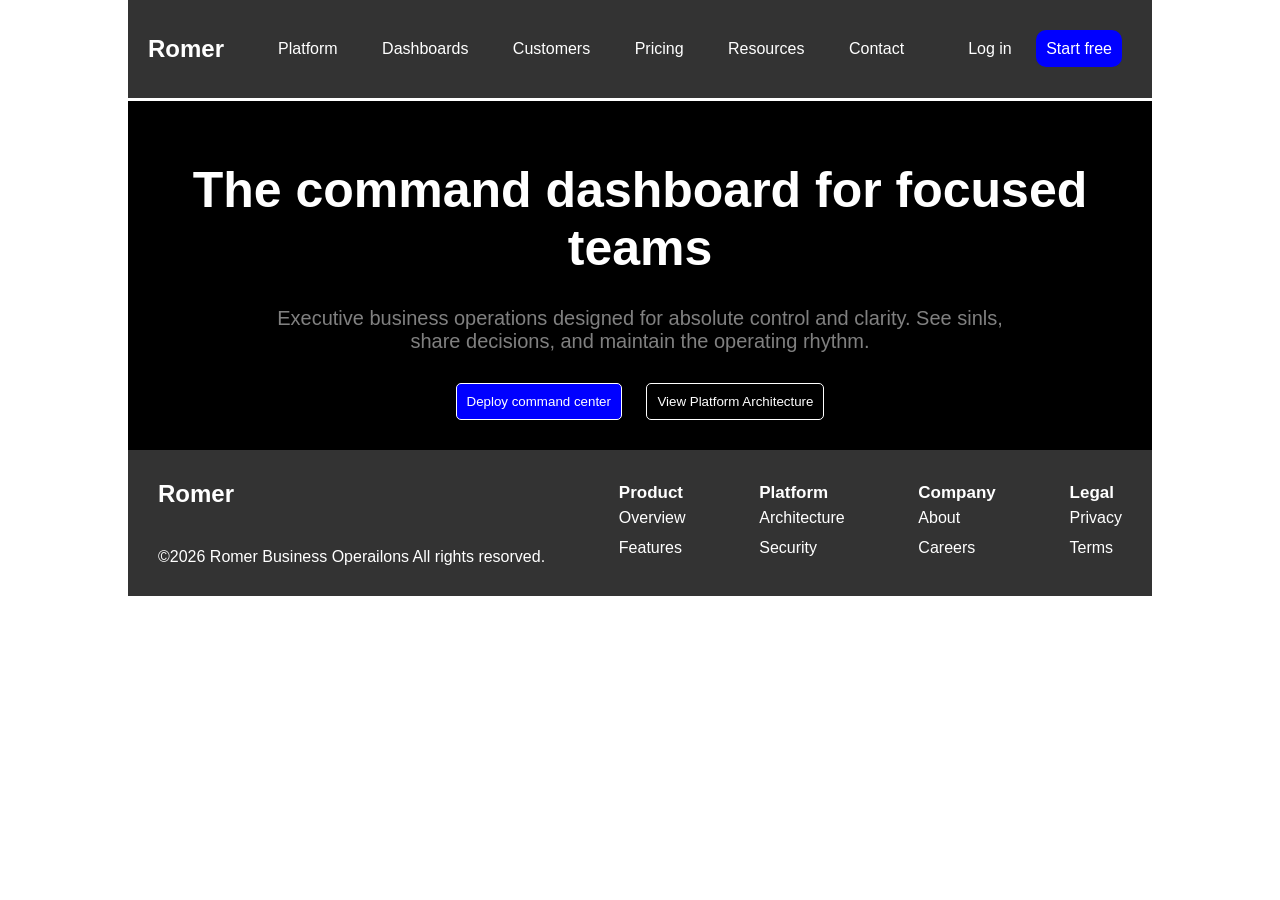
==== index.html @ e56e2e19 "project-finied" ====
<!DOCTYPE html>
<html lang="en">
<head>
    <meta charset="UTF-8">
    <meta name="viewport" content="width=device-width, initial-scale=1.0">
    <link rel="stylesheet" href="style.css">
    <title>DASHBOARD-STOCK</title>
   
</head>
<body>
    <header class="wrapper">
    <nav>
        <h1>Romer</h1>
        <ul>
            <li><a href="#">Platform</a></li>
            <li><a href="#">Dashboards</a></li>
            <li><a href="#">Customers</a></li>
            <li><a href="#">Pricing</a></li>
            <li><a href="#">Resources</a></li>
            <li><a href="#">Contact</a></li>
        </ul>
        <div class="nav-actions">
            <a href="#">Log in</a>
            <a href="#" class="button">Start free</a>
        </div>
    </nav>
    </header>

    <main class="wrapper">
        <section class="hero-content">
            <h1>The command dashboard for focused</h1>
            <h1>teams</h1>
            <p>Executive business operations designed for absolute control and clarity. See sinls,</p>
            <p>share decisions, and maintain the operating rhythm.</p>
            <div class="box">
                <button>Deploy command center</button>
                <button>View Platform Architecture</button>
            </div>
        </section>
        </main>

        <!-- ===start footer=== -->
     <footer class="wrapper">
        <div class="row">
        <div class="color-1">
        <h2>Romer</h2>
        <p>&COPY;2026 Romer Business Operailons All rights resorved.</p>
        </div>
        <div class="color">
            <h1>Product</h1>
                <li><a href="">Overview</a></li>
                <li><a href="">Features</a></li>
        </div>
        <div class="color">
           <h1>Platform</h1>
               <li><a href="">Architecture</a></li>
               <li><a href="">Security</a></li>
       </div>
        <div class="color">
            <h1>Company</h1>
                <li><a href="">About</a></li>
                <li><a href="">Careers</a></li>
        </div>
         <div class="color">
            <h1>Legal</h1>
                <li><a href="">Privacy</a></li>
                <li><a href="">Terms</a></li>
        </div>
        </div>
     </footer>
</body>
</html>
---- style.css ----
*{
    margin: 0;
    padding: 0;
    box-sizing: border-box;
    font-family: 'Poppins', sans-serif;
}
.wrapper{
    width: 80%;
    margin-left: auto;
    margin-right: auto;
    max-width: 1200px;
}

/* ===start header=== */

header{
    background-color: #333;
    color: #fff;
    padding: 20px;
    border-bottom: #ffffff solid 20px;
}
nav{
    display: flex;
    align-items: center;
    justify-content:space-between; 
}

ul li a{
    gap:20px;
    direction: none;
    color: #fff;
    text-decoration: none;
}
ul li a:hover{
    text-decoration:5px underline white ;
}
ul li{
    list-style: none;
    display: inline-block;
    margin: 20px;
}
.nav-actions a{
    color: #fff;
    text-decoration: none;
    margin: 10px;
}
.button{
    background-color: blue;
    padding: 10px;
    border-radius: 10px;
}
/* ===end header === */
main {
    width: 80%;
    margin-left: auto;
    margin-right: auto;
    max-width: 1200px;
}
main section{
    display: flex;
    align-items: center;
    justify-content:center;
    flex-direction:column;
    background-color: #000000;
    margin-top: -17px;
    width: 100%;
    height: 100%;
}
main section h1{
    color: #fff;
    font-size: clamp(30px, 5vw, 50px);
}
main section h1:nth-child(1){
    margin-top: 60px;
}
main section h1:nth-child(2){
    margin-bottom: 30px;
}
main section p{
    color: gray;
    font-size: clamp(16px, 3vw, 20px);
}
main section .box{
    margin-top: 30px;
}
main section .box button:nth-child(1){
    background-color: blue;
    padding: 10px;
    border-radius: 5px;
    color: #fff;
    border: 1px solid #fff;
    margin-right: 20px;
}
main section .box button:nth-child(2){
    background-color: #000000;
    padding: 10px;
    border-radius: 5px;
    color: #fff;
    border: 1px solid #fff;
    margin-bottom: 30px;
}

/* ===start footer=== */
footer{
    background-color: #333;
    padding: 30px;
    list-style: none;
}
.color li a{
    color: #fff;
    text-decoration: none;
    line-height: 30px;
}
.color-1 p{
    margin-top: 40px;
    color: #fff;
}
.color-1 h2 {
    color: #fff;
}
.color h1{
    font-size: 17px;
    color: #fff;
}
.row{
    display: flex;

    align-items: center;
    justify-content:space-between;
}
/* ===end footer=== */
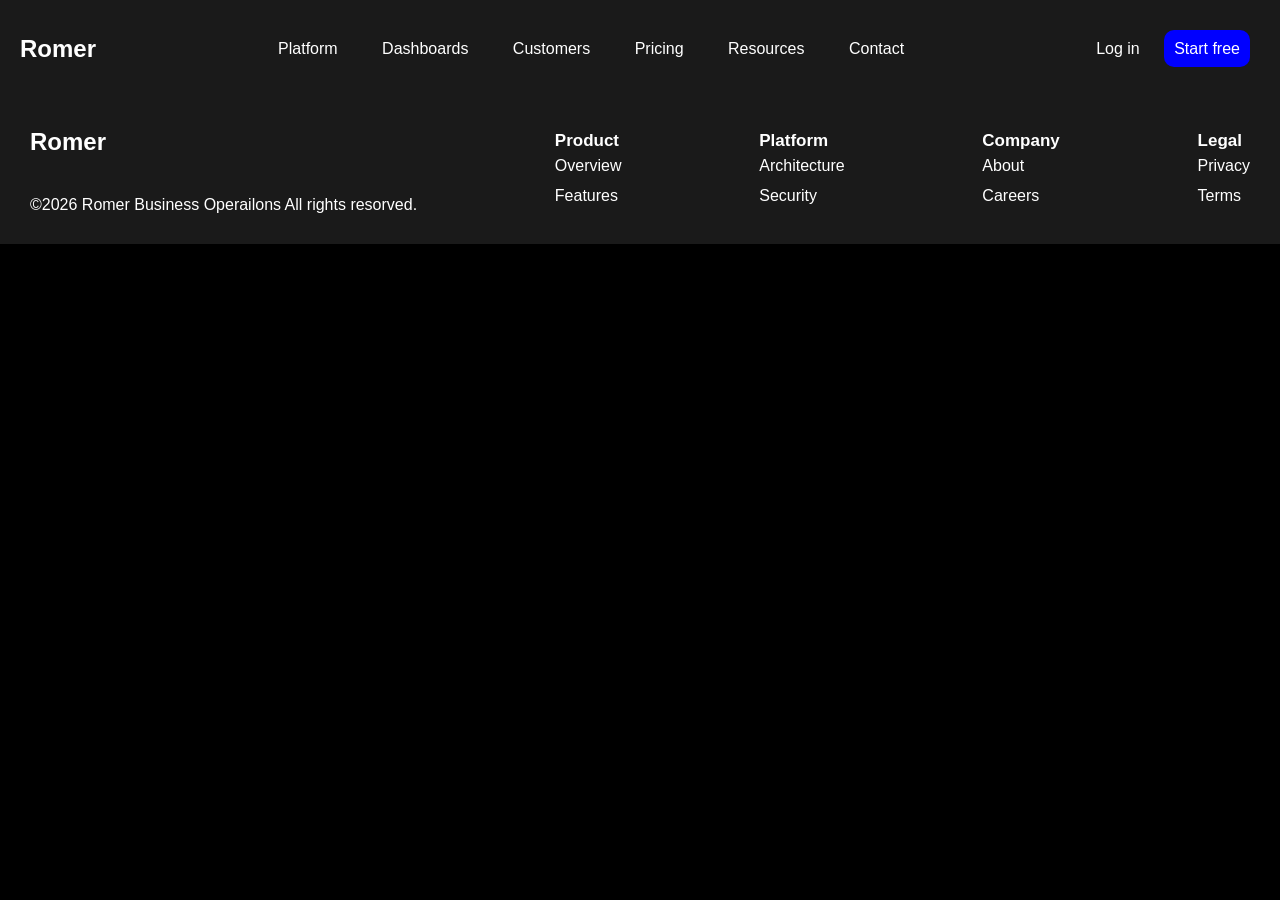
==== commit f576416e: "project-finied" ====
--- a/index.html
+++ b/index.html
@@ -26,18 +26,7 @@
     </nav>
     </header>
 
-    <main class="wrapper">
-        <section class="hero-content">
-            <h1>The command dashboard for focused</h1>
-            <h1>teams</h1>
-            <p>Executive business operations designed for absolute control and clarity. See sinls,</p>
-            <p>share decisions, and maintain the operating rhythm.</p>
-            <div class="box">
-                <button>Deploy command center</button>
-                <button>View Platform Architecture</button>
-            </div>
-        </section>
-        </main>
+   
 
         <!-- ===start footer=== -->
      <footer class="wrapper">
--- a/style.css
+++ b/style.css
@@ -4,20 +4,23 @@
     box-sizing: border-box;
     font-family: 'Poppins', sans-serif;
 }
+body{
+    background-color:#000000;
+}
 .wrapper{
-    width: 80%;
+    width: 100%;
     margin-left: auto;
     margin-right: auto;
-    max-width: 1200px;
+    max-width: 1520px;
 }
 
 /* ===start header=== */
 
 header{
-    background-color: #333;
+    background-color: #1a1a1a;
     color: #fff;
     padding: 20px;
-    border-bottom: #ffffff solid 20px;
+    /* border-bottom: #ffffff solid 20px; */
 }
 nav{
     display: flex;
@@ -50,59 +53,11 @@
     border-radius: 10px;
 }
 /* ===end header === */
-main {
-    width: 80%;
-    margin-left: auto;
-    margin-right: auto;
-    max-width: 1200px;
-}
-main section{
-    display: flex;
-    align-items: center;
-    justify-content:center;
-    flex-direction:column;
-    background-color: #000000;
-    margin-top: -17px;
-    width: 100%;
-    height: 100%;
-}
-main section h1{
-    color: #fff;
-    font-size: clamp(30px, 5vw, 50px);
-}
-main section h1:nth-child(1){
-    margin-top: 60px;
-}
-main section h1:nth-child(2){
-    margin-bottom: 30px;
-}
-main section p{
-    color: gray;
-    font-size: clamp(16px, 3vw, 20px);
-}
-main section .box{
-    margin-top: 30px;
-}
-main section .box button:nth-child(1){
-    background-color: blue;
-    padding: 10px;
-    border-radius: 5px;
-    color: #fff;
-    border: 1px solid #fff;
-    margin-right: 20px;
-}
-main section .box button:nth-child(2){
-    background-color: #000000;
-    padding: 10px;
-    border-radius: 5px;
-    color: #fff;
-    border: 1px solid #fff;
-    margin-bottom: 30px;
-}
+
 
 /* ===start footer=== */
 footer{
-    background-color: #333;
+    background-color: #1a1a1a;
     padding: 30px;
     list-style: none;
 }
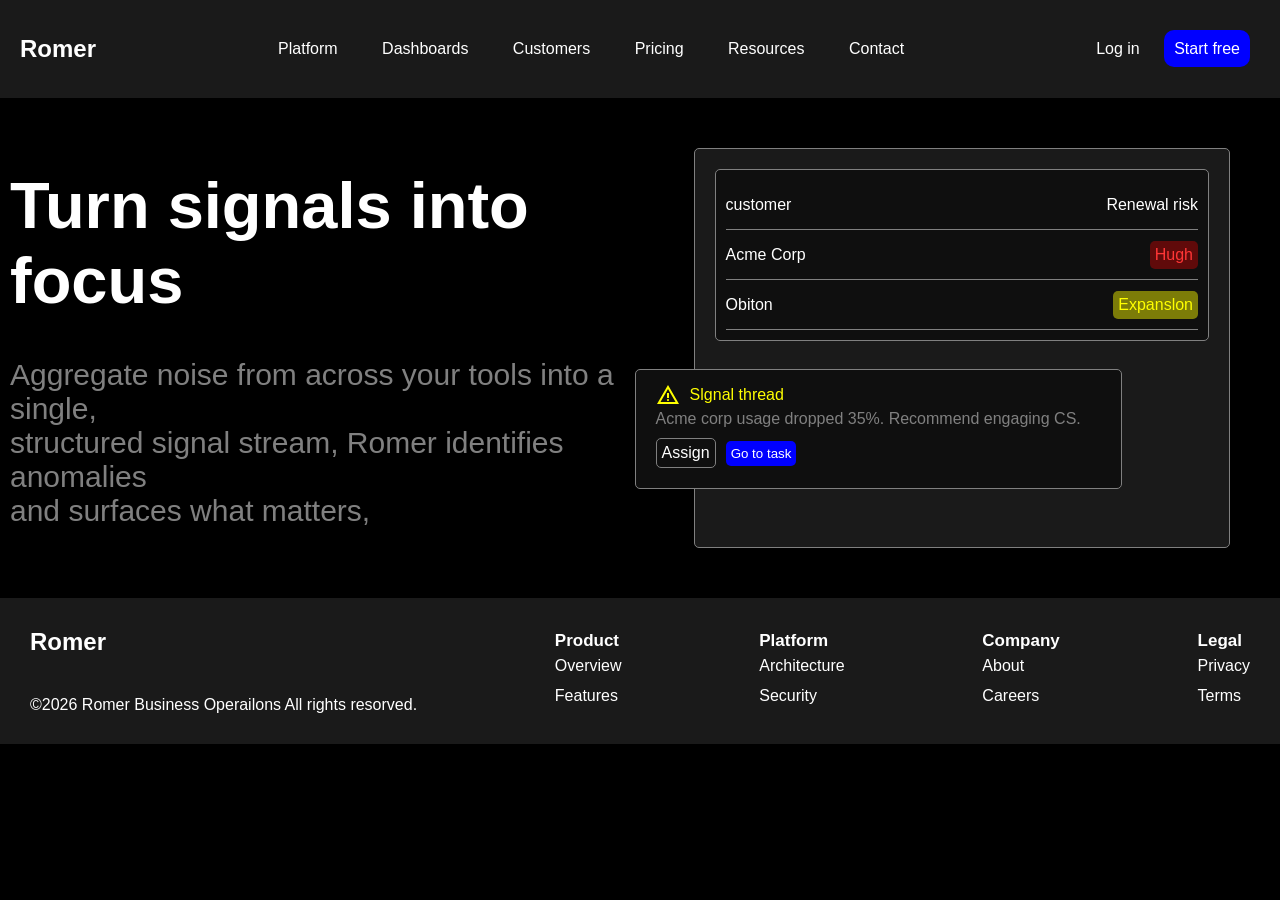
==== commit 95be3bb6: "section-four" ====
--- a/index.html
+++ b/index.html
@@ -3,7 +3,7 @@
 <head>
     <meta charset="UTF-8">
     <meta name="viewport" content="width=device-width, initial-scale=1.0">
-    <link rel="stylesheet" href="style.css">
+    <link rel="stylesheet" href="src/assect/css/style.css">
     <title>DASHBOARD-STOCK</title>
    
 </head>
@@ -25,10 +25,53 @@
         </div>
     </nav>
     </header>
+<!-- ===start main=== -->
+    <main>
 
+
+        <section class="section-four">
+            <div class="col-1">
+                <h1>Turn signals into focus</h1>
+                <p>
+                    Aggregate noise from across your tools into a single, 
+                    <br>
+                    structured signal stream, Romer identifies anomalies
+                    <br>
+                    and surfaces what matters,
+                </p>
+            </div>
+            <div class="col-2">
+                <div class="content-one">
+                    <div class="section-four-font">
+                        <p>customer</p>
+                        <p>Renewal risk</p>
+                    </div>
+                    <div class="section-four-font">
+                        <p>Acme Corp</p>
+                        <p class="section-four-color-1">Hugh</p>
+                    </div>
+                    <div class="section-four-font">
+                        <p>Obiton</p>
+                        <p class="section-four-color-2">Expanslon</p>
+                    </div>
+                </div>
+                <div class="content-two">
+                    <div class="content-svg">
+                        <img src="src/assect/icon/warning.svg" alt="!">
+                        Slgnal thread
+                    </div>
+                    <p>Acme corp usage dropped 35%. Recommend engaging CS.</p>
+                    <div class="section-four-button">
+                        <p>Assign</p>
+                        <button>Go to task</button>
+                    </div>
+                </div>
+            </div>
+        </section>
+    </main>
    
 
-        <!-- ===start footer=== -->
+<!-- ===start footer=== -->
      <footer class="wrapper">
         <div class="row">
         <div class="color-1">
--- a/src/assect/css/style.css
+++ b/src/assect/css/style.css
@@ -0,0 +1,190 @@
+*{
+    margin: 0;
+    padding: 0;
+    box-sizing: border-box;
+    font-family: 'Poppins', sans-serif;
+    color: #fff;
+}
+body{
+    background-color:#000000;
+}
+.wrapper{
+    width: 100%;
+    margin-left: auto;
+    margin-right: auto;
+    max-width: 1520px;
+}
+
+/* ===start header=== */
+
+header{
+    background-color: #1a1a1a;
+    color: #fff;
+    padding: 20px;
+    /* border-bottom: #ffffff solid 20px; */
+}
+nav{
+    display: flex;
+    align-items: center;
+    justify-content:space-between; 
+}
+
+ul li a{
+    gap:20px;
+    direction: none;
+    color: #fff;
+    text-decoration: none;
+}
+ul li a:hover{
+    text-decoration:5px underline white ;
+}
+ul li{
+    list-style: none;
+    display: inline-block;
+    margin: 20px;
+}
+.nav-actions a{
+    color: #fff;
+    text-decoration: none;
+    margin: 10px;
+}
+.button{
+    background-color: blue;
+    padding: 10px;
+    border-radius: 10px;
+}
+/* ===end header === */
+/* --------------------------------------- */
+/* ===start main ===*/
+main {
+    width: 100%;
+    margin: 0 auto;
+    max-width: 1520px;
+}
+
+/* start section four */
+.section-four {
+    display: flex;
+    justify-content: space-between;
+    align-items: center;
+}
+.section-four h1 {
+    font-size: 65px;
+    margin: 0 0 40px 10px;
+}
+.section-four .col-1 p {
+    font-size: 30px;
+    margin: 0 0 0 10px;
+    color: gray;
+}
+
+.section-four .col-2 {
+    border: 1px solid gray;
+    border-radius: 5px;
+    margin: 50px;
+    background-color: #1a1a1a;
+    position: relative;
+    width: 600px;
+    height: 400px;
+}
+.section-four .content-one {
+    border: 1px solid gray;
+    border-radius: 5px;
+    padding: 10px;
+    margin: 20px;
+    background-color: #0f0f0f;
+}
+.section-four .col-2 .section-four-font {
+    display: flex;
+    justify-content: space-between;
+    align-items: center;
+    height: 50px;
+    border-bottom: 1px solid gray;
+}
+.section-four .section-four-color-1 {
+    color:#ff3636;
+    background-color: #ff000056;
+    border-radius: 5px;
+    padding: 5px;
+}
+.section-four .section-four-color-2 {
+    color:#ffff00;
+    background-color: #ffff0074;
+    border-radius: 5px;
+    padding: 5px;
+}
+.section-four .content-two {
+    border: 1px solid gray;
+    border-radius: 5px;
+    padding: 10px;
+    margin: 20px;
+    background-color: #0f0f0f;
+    position: absolute;
+    top: 200px;
+    left: -80px
+}
+.section-four .content-two p {
+    margin: 0 30px 0 10px;
+    color: gray;
+}
+.section-four .section-four-button {
+    display: flex;
+    justify-content: start;
+    align-items: center;
+    margin: 10px;
+}
+.section-four .content-svg {
+    display: flex;
+    justify-content: start;
+    align-items: center;
+    gap: 10px;
+    color: yellow;
+    height: 30px;
+    margin: 0 0 0 10px;
+}
+.section-four .section-four-button p {
+    margin: 0;
+    border: 1px solid gray;
+    border-radius: 5px;
+    padding: 5px;
+    color: white;
+}
+.section-four .section-four-button button {
+    background-color: blue;
+    padding: 5px;
+    border-radius: 5px;
+    color: #fff;
+    margin: 0 0 0 10px;
+    border: none;
+}
+/* ===end main=== */
+/* --------------------------------------- */
+/* ===start footer=== */
+footer{
+    background-color: #1a1a1a;
+    padding: 30px;
+    list-style: none;
+}
+.color li a{
+    color: #fff;
+    text-decoration: none;
+    line-height: 30px;
+}
+.color-1 p{
+    margin-top: 40px;
+    color: #fff;
+}
+.color-1 h2 {
+    color: #fff;
+}
+.color h1{
+    font-size: 17px;
+    color: #fff;
+}
+.row{
+    display: flex;
+
+    align-items: center;
+    justify-content:space-between;
+}
+/* ===end footer=== */
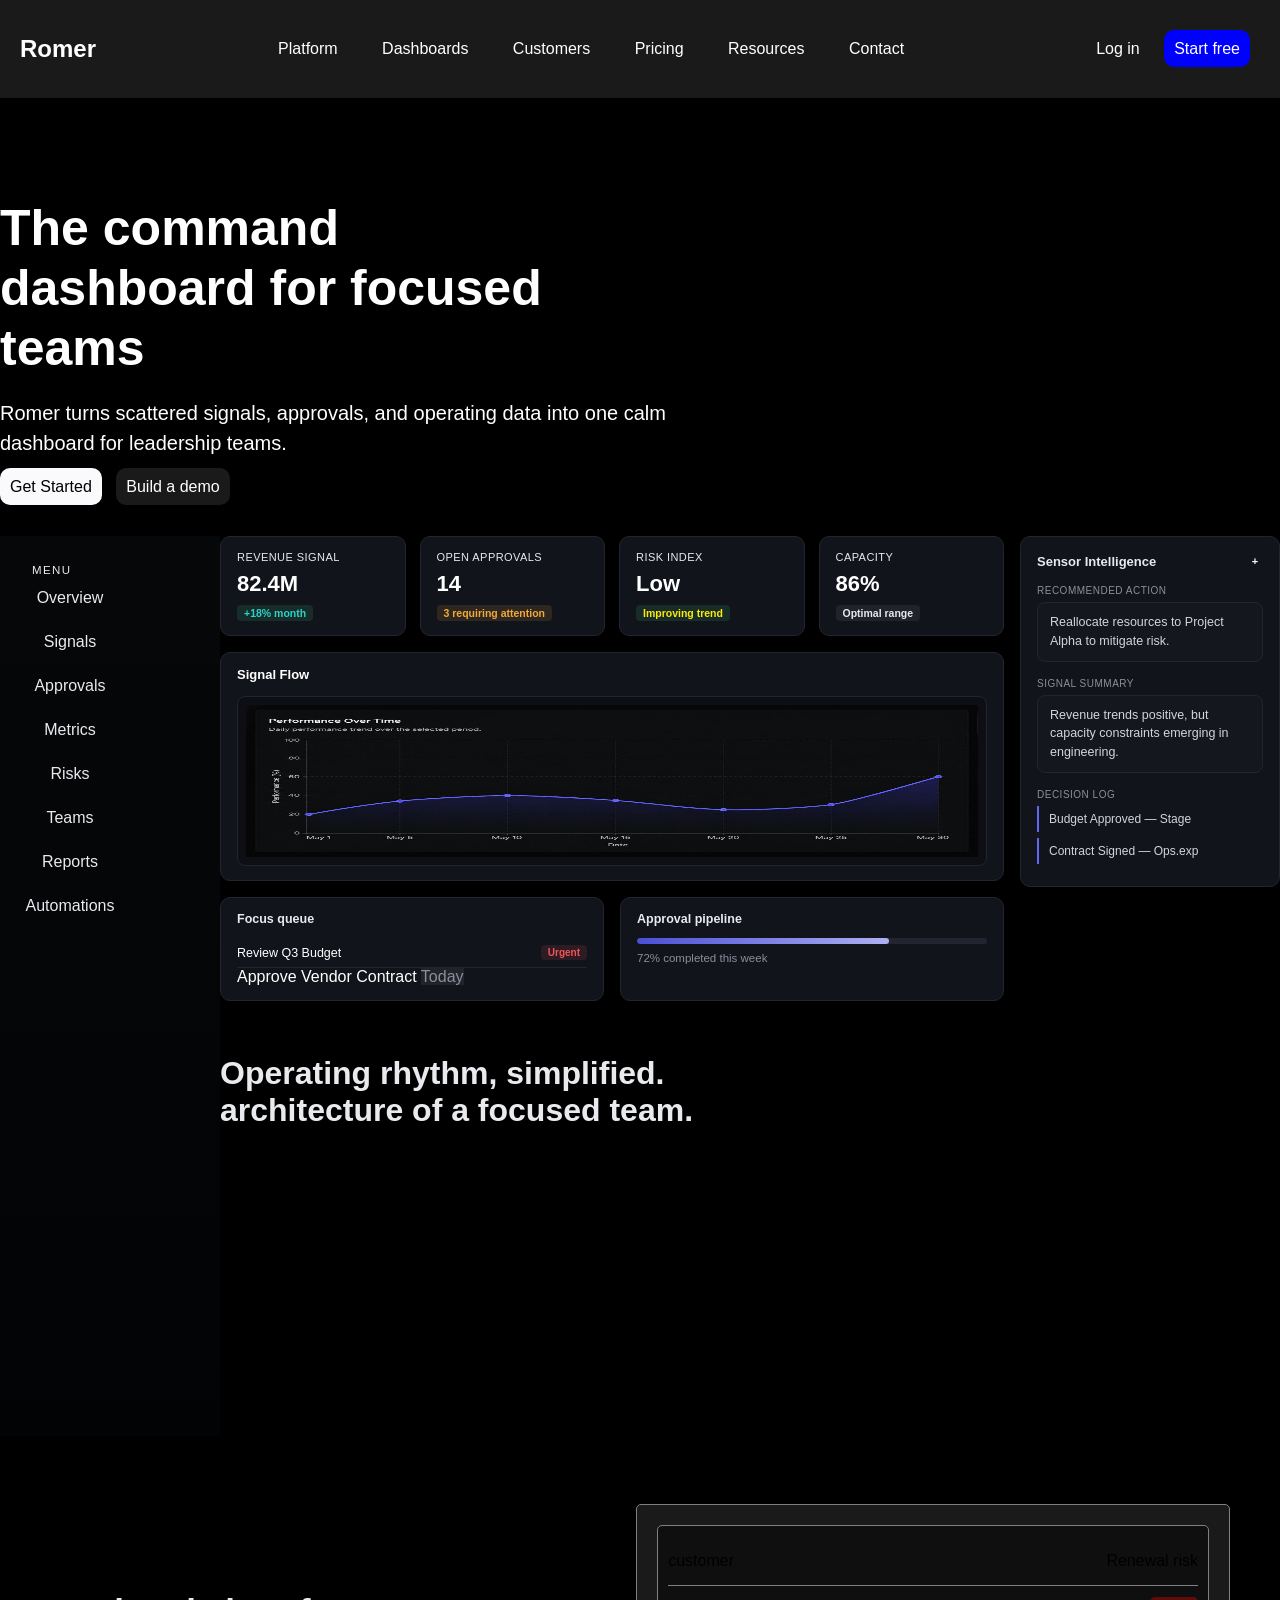
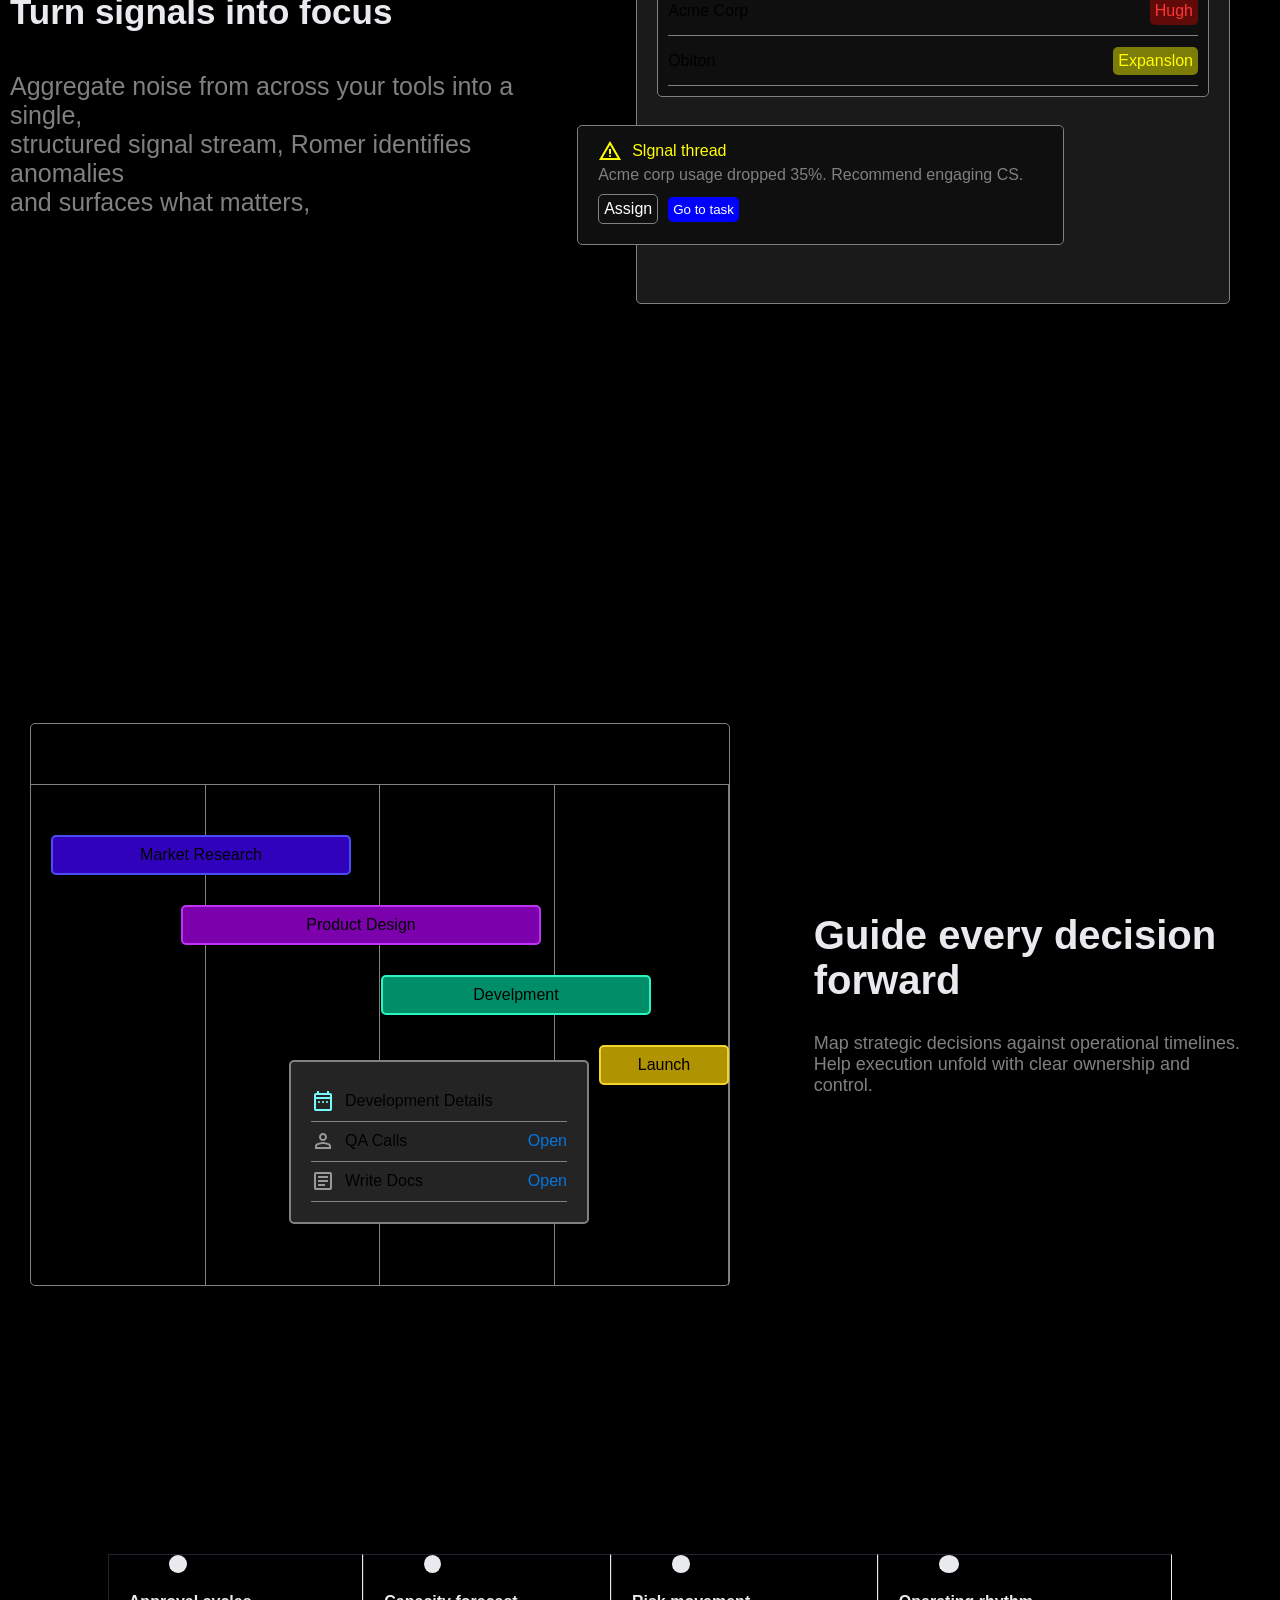
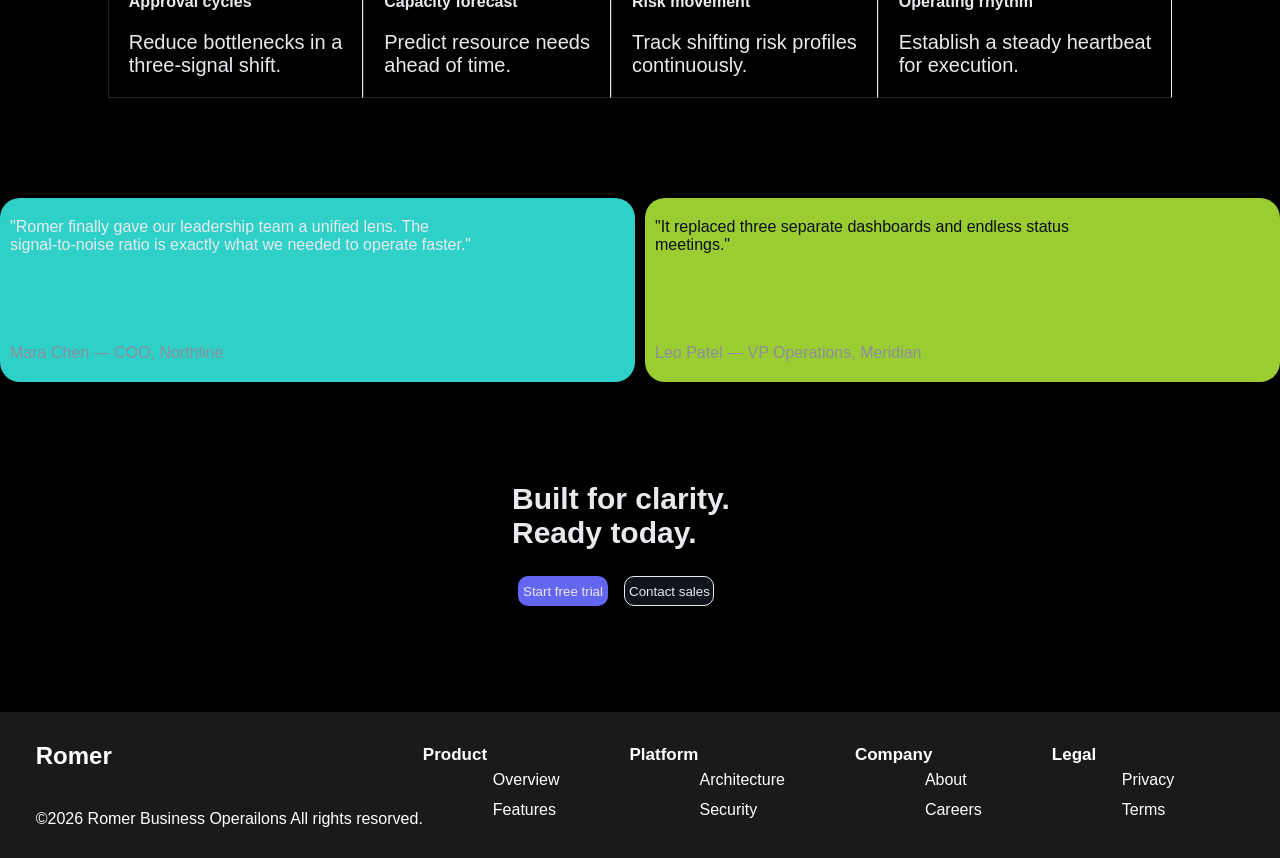
==== commit c25d1b5e: "halt-project" ====
--- a/index.html
+++ b/index.html
@@ -3,7 +3,7 @@
 <head>
     <meta charset="UTF-8">
     <meta name="viewport" content="width=device-width, initial-scale=1.0">
-    <link rel="stylesheet" href="src/assect/css/style.css">
+    <link rel="stylesheet" href="style.css">
     <title>DASHBOARD-STOCK</title>
    
 </head>
@@ -25,11 +25,122 @@
         </div>
     </nav>
     </header>
-<!-- ===start main=== -->
-    <main>
-
-
-        <section class="section-four">
+        <!-- ===start hero=== -->
+        <section class="hero wrapper">
+            <div class="hero-content">
+                <h1>The command <br> dashboard for focused <br> teams</h1>
+                <p>Romer turns scattered signals, approvals, and operating data into one calm <br> dashboard for leadership teams.</p>
+                <a href="#" class="btu">Get Started</a>
+                <a href="#" class="btu-1">Build a demo</a>
+             </div>
+        </section>
+    <!-- === end hero=== -->
+      <!-- ===start aside=== -->
+    <div class="box-1  wrapper">
+      <aside class="hero-1 wrapper">
+         <div class="nav-1">
+          <p class="nav-2">MENU</p>
+          <nav class="nav">
+            <a href="#">Overview</a>
+            <a href="#">Signals</a>
+            <a href="#">Approvals</a>
+            <a href="#">Metrics</a>
+            <a href="#">Risks</a>
+            <a href="#">Teams</a>
+            <a href="#">Reports</a>
+            <a href="#">Automations</a>
+          </nav>
+        </div>
+      </aside>
+    <!-- ===end aside === -->
+
+
+  <!-- ===start main === -->
+ <main>
+    <div class="box-2">
+      <div class="content">
+        <!-- ===start grid=== -->
+        <div class="grid">
+          <div class="card box">
+            <div class="label">Revenue Signal</div>
+            <div class="maths">82.4M</div>
+            <span class="pen blue">+18% month</span>
+          </div>
+          <div class="card box">
+            <div class="label">Open Approvals</div>
+            <div class="maths">14</div>
+            <span class="pen amber">3 requiring attention</span>
+          </div>
+          <div class="card box">
+            <div class="label">Risk Index</div>
+            <div class="maths">Low</div>
+            <span class="pen yellow">Improving trend</span>
+          </div>
+          <div class="card box">
+            <div class="label">Capacity</div>
+            <div class="maths">86%</div>
+            <span class="pen white">Optimal range</span>
+          </div>
+        </div>
+        <!-- ===end grid=== -->
+        <!-- ===start panel=== -->
+        <div class="card panel">
+          <div class="title">Signal Flow</div>
+          <div class="box-3">
+             <img src="/img/WhatsApp Image 2026-08-23 at 22.40.05.jpeg" alt="">
+          </div>
+        </div>
+        <!-- ===end panel=== -->
+ 
+        <div class="bottom-grid">
+            <!-- ===start bottom=== -->
+          <div class="card">
+            <div class="title">Focus queue</div>
+            <div class="item">
+              <span>Review Q3 Budget</span>
+              <span class="pen-1 urgent">Urgent</span>
+            </div>
+            <div class="focus-item">
+              <span>Approve Vendor Contract</span>
+              <span class="pen-1 today">Today</span>
+            </div>
+          </div>
+          <div class="card">
+            <div class="title">Approval pipeline</div>
+            <div class="hero-5"><div class="some"></div></div>
+            <div class="hero-6">72% completed this week</div>
+          </div>
+        </div>
+        <!-- ===end bottom=== -->
+
+         /* ===start pen-panle=== */
+    </div>
+      <div class="pen-panel">
+        <div class="pen-title">Sensor Intelligence <span class="plus">+</span></div>
+        <div class="pen-section">
+          <div class="white-1">Recommended action</div>
+          <div class="gril-box body-text">Reallocate resources to Project Alpha to mitigate risk.</div>
+        </div>
+        <div class="pen-section">
+          <div class="white-1">Signal summary</div>
+          <div class="gril-box body-text">Revenue trends positive, but capacity constraints emerging in engineering.</div>
+        </div>
+        <div class="pen-section">
+          <div class="white-1">Decision log</div>
+          <div class="log-item">Budget Approved — Stage</div>
+          <div class="log-item">Contract Signed — Ops.exp</div>
+        </div>
+      </div>
+    </div>
+     <div class="hero">
+      <h1>Operating rhythm, simplified. <br>architecture of a focused team.</h1>
+    </div>
+  </div>
+  </div>
+   /* ===end pen-panle=== */
+
+  <!-- ===start section-four=== -->
+<section class="section-four wrapper">
             <div class="col-1">
                 <h1>Turn signals into focus</h1>
                 <p>
@@ -57,7 +168,7 @@
                 </div>
                 <div class="content-two">
                     <div class="content-svg">
-                        <img src="src/assect/icon/warning.svg" alt="!">
+                        <img src="/img/svg 2/warning.svg" alt="!">
                         Slgnal thread
                     </div>
                     <p>Acme corp usage dropped 35%. Recommend engaging CS.</p>
@@ -68,10 +179,113 @@
                 </div>
             </div>
         </section>
-    </main>
+          <!-- ===end section-four=== -->
+
+          <!-- ===start section-five=== -->
+
+          <section class="section-five">
+            <div class="five-col-1">
+                <div class="five-row-1">
+                    <h4><b>Aug</b></h4>
+                    <h4><b>Sep</b></h4>
+                    <h4><b>Oct</b></h4>
+                    <h4><b>Nov</b></h4>
+                </div>
+                <div class="five-row-2">
+                    <div class="five-column"></div>
+                    <div class="five-column"></div>
+                    <div class="five-column"></div>
+                    <div class="five-column"></div>
+                    <div class="five-box-1"><p>Market Research</p></div>
+                    <div class="five-box-2"><P>Product Design</P></div>
+                    <div class="five-box-3"><p>Develpment</p></div>
+                    <div class="five-box-4"><p>Launch</p></div>
+                    <div class="five-box-5">
+                        <div class="five-row-box-1">
+                            <img src="/img/svg 2/date.svg" alt="">
+                            <p>Development Details</p>
+                        </div>
+                        <div class="five-row-box-2">
+                            <div class="five-col-qa">
+                                <img src="/img/svg 2/person.svg" alt="">
+                                <p>QA Calls</p>
+                            </div>
+                            <a href="#">Open</a>
+                        </div>
+                        <div class="five-row-box-3">
+                            <div class="five-col-qa">
+                                <img src="/img/svg 2/paper.svg" alt="">
+                                <p>Write Docs</p>
+                            </div>
+                            <a href="#">Open</a>
+                        </div>
+                    </div>
+                </div>
+            </div>
+            <div class="five-col-2">
+                <h1>Guide every decision <br> forward</h1>
+                <p>Map strategic decisions against operational timelines. <br> Help execution unfold with clear ownership and <br> control.</p>
+            </div>
+        </section>
+                  <!-- ===end section-five=== -->
+
+
+           <!-- ===start wrap === -->
+        <section class="wrap stat-strip">
+            <div class="ss-item on">
+              <div class="ss-dot">.</div>
+              <h4>Approval cycles</h4>
+              <p>Reduce bottlenecks in a <br> three-signal shift.</p>
+            </div>
+             <div class="ss-item on">
+                <div class="ss-dot ">.</div>
+                <h4>Capacity forecast</h4>
+                <p>Predict resource needs <br> ahead of time.</p>
+             </div>
+            <div class="ss-item on">
+               <div class="ss-dot">.</div>
+               <h4>Risk movement</h4>
+               <p>Track shifting risk profiles <br> continuously.</p>
+            </div>
+            <div class="ss-item on">
+               <div class="ss-dot">.</div>
+               <h4>Operating rhythm</h4>
+               <p>Establish a steady heartbeat <br> for execution.</p>
+               </div>
+      </section>
+                 <!-- ===end wrap === -->
+
+                 <!-- ===start wrap-3=== -->
+       <section class="wrap-3  wrapper">
+           <div class="row">
+           <div class="card-3">
+            <p>"Romer finally gave our leadership team a unified lens. The <br> signal-to-noise ratio is exactly what we needed to operate faster."</p>
+            <div class="ss-doit">Mara Chen — COO, Northline</div>
+          </div>
+          <div class="card-4">
+            <p>"It replaced three separate dashboards and endless status <br> meetings."</p>
+            <div class="ss-doit">Leo Patel — VP Operations, Meridian</div>
+          </div>
+        </div>
+       </section>
+                        <!-- ===end wrap-3=== -->
+
+                        <!-- ===start wrap-4=== -->
+        <section class="wrap-4 wrapper">
+          <h2>Built for clarity.<br>Ready today.</h2>
+          <button class="btn btn-1">Start free trial</button>
+          <button class="btn btn-2">Contact sales</button>
+      
+  </section>
+                          <!-- ===start wrap-4=== -->
+
+
+
+
+</main>
    
 
-<!-- ===start footer=== -->
+         <!-- ===start footer=== -->
      <footer class="wrapper">
         <div class="row">
         <div class="color-1">
@@ -100,5 +314,7 @@
         </div>
         </div>
      </footer>
+              <!-- ===end footer=== -->
+
 </body>
 </html>
--- a/style.css
+++ b/style.css
@@ -0,0 +1,750 @@
+*{
+    margin: 0;
+    padding: 0;
+    box-sizing: border-box;
+    font-family: 'Poppins', sans-serif;
+}
+  :root{
+    --bg: #0b0d12;
+    --panel: #12141b;
+    --panel-2: #15171f;
+    --border: #22252f;
+    --text: #e9eaee;
+    --muted: #8b8f9c;
+    --accent: #6366f1;
+    --blue: #2fd0c8;
+    --yellow:#ffea01;
+    --amber: #f2a93b;
+    --red: #f2545b;
+    --font-display: 'Segoe UI', -apple-system, BlinkMacSystemFont, sans-serif;
+  }
+body{
+    background-color:#000000;
+}
+.wrapper{
+    width: 100%;
+    margin-left: auto;
+    margin-right: auto;
+    max-width: 1520px;
+}
+
+/* ===start header=== */
+
+header{
+    background-color: #1a1a1a;
+    color: #fff;
+    padding: 20px;
+    /* border-bottom: #ffffff solid 20px; */
+}
+nav{
+    display: flex;
+    align-items: center;
+    justify-content:space-between; 
+}
+
+ul li a{
+    gap:20px;
+    direction: none;
+    color: #fff;
+    text-decoration: none;
+}
+ul li a:hover{
+    text-decoration:5px underline white ;
+}
+ul li{
+    list-style: none;
+    display: inline-block;
+    margin: 20px;
+}
+.nav-actions a{
+    color: #fff;
+    text-decoration: none;
+    margin: 10px;
+}
+.button{
+    background-color: blue;
+    padding: 10px;
+    border-radius: 10px;
+}
+/* ===end header === */
+
+
+/* ===start footer=== */
+footer{
+    background-color: #1a1a1a;
+    padding: 30px;
+    list-style: none;
+    margin-top:100px;
+}
+.color li a{
+    color: #fff;
+    text-decoration: none;
+    line-height: 30px;
+    margin: 70px;
+}
+.color-1 p{
+    margin-top: 40px;
+    color: #fff;
+}
+.color-1 h2 {
+    color: #fff;
+}
+.color h1{
+    font-size: 17px;
+    color: #fff;
+}
+.row{
+    display: flex;
+    align-items:center;
+    justify-content:space-between;
+}
+/* ===end footer=== */
+  /* ===start hero=== */
+
+.hero-content{
+    color: #fff;
+    margin-top: 100px;
+}
+.hero-content h1{
+    font-size: 50px;
+    line-height: 60px;
+}
+.hero-content p{
+    font-size: 20px;
+    line-height: 30px;
+    margin-top: 20px;
+    margin-bottom: 20px;
+}
+.btu{
+    background-color: rgb(250, 250, 252);
+    padding: 10px;
+    border-radius: 10px;
+    margin-bottom: 20px;
+
+}
+a{    color: #000000;
+    text-decoration: none;
+}
+.btu-1{
+    background-color: #1a1a1a;
+    padding: 10px;
+    margin-left: 10px;
+    border-radius: 10px;
+    color: #fff;
+    margin-bottom: 20px;
+}
+.btu-1:hover{
+    border: #fff solid 2px;
+}
+  /* ===end hero=== */
+
+  /* ===start aside=== */
+.box-1 {
+  min-height: 900px;
+  display: grid;
+  grid-template-columns: 220px 1fr;
+  border: 1px solid var(--line);
+  box-shadow: 0 40px 80px rgba(0, 0, 0, 0.45);
+  margin-top: 40px;
+}
+
+.hero-1 {
+  background: linear-gradient(to bottom, #1d252f33, #0d141d28);
+  border-right: 1px solid var(--line);
+  padding: 28px 22px;
+}
+.nav-2 {
+  color: var(--text);
+  text-transform: uppercase;
+  letter-spacing: 0.12em;
+  font-size: 0.72rem;
+  padding: 0 10px;
+}
+.nav {
+  display:flex;
+  flex-direction: column;
+}
+.nav a {
+  padding: 12px 14px;
+  border-radius: 12px;
+  color: var(--text);
+  transition: 0.2s ease;
+  border: 1px solid transparent;
+  margin-left: -80px;
+}
+.nav a:hover,
+.nav a.active {
+  background: rgba(230, 234, 234, 0.221);
+  border-color: rgba(246, 249, 250, 0.919);
+  color: var(--text);
+}
+/* ===end aside === */
+
+/* === main=== */
+  .main{
+    flex:1;
+    padding: 20px 24px;
+    display:flex;
+    flex-direction:column;
+    gap:16px;
+  }
+ 
+.box-2{
+    display:flex;
+    gap:16px;
+    align-items:flex-start;
+  }
+.content{
+    flex:1;
+    display:flex;
+    flex-direction:column;
+    gap:16px;
+    min-width:0;
+}
+
+ /* ===start grid===  */
+.grid{
+    display:grid;
+    grid-template-columns: repeat(4, 1fr);
+    gap:14px;
+}
+.card{
+    background: var(--panel);
+    border:1px solid var(--border);
+    border-radius:10px;
+    padding:14px 16px;
+  }
+.box .label{
+    font-size:11px;
+    color: var(--text);
+    text-transform:uppercase;
+    letter-spacing:.04em;
+    margin-bottom:8px;
+  }
+.box .maths{
+    font-size:22px;
+    font-weight:700;
+    margin-bottom:6px;
+    color: #fff;
+  }
+.box .pen{
+    display:inline-block;
+    font-size:10.5px;
+    font-weight:600;
+    padding:2px 7px;
+    border-radius:4px;
+    
+  }
+.pen.blue{
+    color: var(--blue); 
+    background: rgba(61,220,151,.12); 
+}
+.pen.amber{ 
+    color: var(--amber); 
+    background: rgba(242,169,59,.12); 
+}
+.pen.white{ 
+    color: var(--text); 
+    background: rgba(139,143,156,.12); 
+}
+.pen.yellow{ 
+    color: var(--yellow); 
+    background: rgba(61,220,151,.12); 
+}
+   /* ===end grid=== */
+
+.panel .title{
+    font-size:13px;
+    font-weight:600;
+    margin-bottom:14px;
+    color: #fff;
+}
+.box-3 img{
+  width: 100%;
+  height: 100%;
+}
+.box-3{
+    background: #0d0f15;
+    border:1px solid var(--border);
+    border-radius:8px;
+    height:170px;
+    padding:8px;
+  }
+  /* === end panel=== */
+
+  /* ===start bottom-grid=== */
+  
+.bottom-grid{
+    display:grid;
+    grid-template-columns: 1fr 1fr;
+    gap:16px;
+  }
+.bottom-grid .title{
+    font-size:12.5px;
+    font-weight:600;
+    margin-bottom:12px;
+    color: var(--text);
+  }
+.item{
+    display:flex;
+    justify-content:space-between;
+    align-items:center;
+    font-size:12.5px;
+    padding:7px 0;
+    border-bottom:1px solid var(--border);
+  }
+.item:last-child{ 
+    border-bottom:none; 
+}
+.bottom-grid span{
+    color: #fff;
+}
+.item .pen-1{
+    font-size:10px;
+    font-weight:700;
+    padding:2px 7px;
+    border-radius:4px;
+}
+.pen-1.urgent{ 
+    color: var(--red); 
+    background: rgba(242,84,91,.12); 
+}
+.pen-1.today{ 
+    color: var(--muted); 
+    background: rgba(139,143,156,.12); 
+}
+.hero-5{
+    height:6px;
+    background: var(--border);
+    border-radius:99px;
+    overflow:hidden;
+    margin-bottom:8px;
+}
+.some{
+    height:100%;
+    width:72%;
+    background: linear-gradient(90deg, #4b4fd6, #adb0f0);
+    border-radius:99px;
+}
+.hero-6{
+    font-size:11.5px;
+    color: var(--muted);
+}
+  /* ===end bottom-grid=== */
+
+  /* ===start pen-panle=== */
+.pen-panel{
+    width: 260px;
+    flex-shrink:0;
+    background: var(--panel);
+    border:1px solid var(--border);
+    border-radius:10px;
+    padding:16px;
+    display:flex;
+    flex-direction:column;
+    gap:16px;
+}
+.pen-panel .pen-title{
+    display:flex;
+    align-items:center;
+    justify-content:space-between;
+    font-size:13px;
+    font-weight:700;
+    color: var(--text);
+}
+.pen-panel .pen-title .plus{
+    width:16px;height:16px;
+    border-radius:50%;
+    background: var(--green);
+    color:#f7f9f8;
+    display:flex;align-items:center;justify-content:center;
+    font-size:11px;
+    font-weight:900;
+}
+.pen-section .white-1{
+    font-size:10px;
+    text-transform:uppercase;
+    letter-spacing:.05em;
+    color: var(--muted);
+    margin-bottom:6px;
+  }
+.pen-section .body-text{
+    font-size:12.5px;
+    line-height:1.5;
+    color: #d3d5db;
+  }
+.gril-box{
+    background: var(--panel-2);
+    border:1px solid var(--border);
+    border-radius:8px;
+    padding:10px 12px;
+  }
+.log-item{
+    font-size:12px;
+    padding:6px 0;
+    border-left:2px solid var(--accent);
+    padding-left:10px;
+    margin-bottom:6px;
+    color: #d3d5db;
+}
+.hero{
+    color: var(--text);
+    margin-top: 20px;
+}
+ /* ===end pen-panle=== */
+ 
+/* start section four */
+.section-four {
+    display: flex;
+    justify-content: space-between;
+    align-items: center;
+
+}
+.section-four h1 {
+    font-size: 35px;
+    margin: 0 0 40px 10px;
+    color: var(--text);
+}
+.section-four .col-1 p {
+    font-size: 25px;
+    margin: 0 0 0 10px;
+    color: gray;
+}
+
+.section-four .col-2 {
+    border: 1px solid gray;
+    border-radius: 5px;
+    margin: 50px;
+    background-color: #1a1a1a;
+    position: relative;
+    width: 600px;
+    height: 400px;
+}
+.section-four .content-one {
+    border: 1px solid gray;
+    border-radius: 5px;
+    padding: 10px;
+    margin: 20px;
+    background-color: #0f0f0f;
+}
+.section-four .col-2 .section-four-font {
+    display: flex;
+    justify-content: space-between;
+    align-items: center;
+    height: 50px;
+    border-bottom: 1px solid gray;
+}
+.section-four .section-four-color-1 {
+    color:#ff3636;
+    background-color: #ff000056;
+    border-radius: 5px;
+    padding: 5px;
+}
+.section-four .section-four-color-2 {
+    color:#ffff00;
+    background-color: #ffff0074;
+    border-radius: 5px;
+    padding: 5px;
+}
+.section-four .content-two {
+    border: 1px solid gray;
+    border-radius: 5px;
+    padding: 10px;
+    margin: 20px;
+    background-color: #0f0f0f;
+    position: absolute;
+    top: 200px;
+    left: -80px
+}
+.section-four .content-two p {
+    margin: 0 30px 0 10px;
+    color: gray;
+}
+.section-four .section-four-button {
+    display: flex;
+    justify-content: start;
+    align-items: center;
+    margin: 10px;
+}
+.section-four .content-svg {
+    display: flex;
+    justify-content: start;
+    align-items: center;
+    gap: 10px;
+    color: yellow;
+    height: 30px;
+    margin: 0 0 0 10px;
+}
+.section-four .section-four-button p {
+    margin: 0;
+    border: 1px solid gray;
+    border-radius: 5px;
+    padding: 5px;
+    color: white;
+}
+.section-four .section-four-button button {
+    background-color: blue;
+    padding: 5px;
+    border-radius: 5px;
+    color: #fff;
+    margin: 0 0 0 10px;
+    border: none;
+}
+
+           /* ===end section-four=== */
+
+           /* start section five */
+.section-five {
+    display: flex;
+    justify-content: space-between;
+    align-items: center;
+    height: 100vh;
+    margin-top: 200px;
+    
+}
+.five-col-2 h1{
+    color: var(--text);
+}
+.section-five .five-col-1 {
+    border: 1px solid gray;
+    border-radius: 5px;
+    width: 700px;
+    height: 563px;
+    margin-left: 30px;
+}
+.section-five .five-row-1 {
+    display: flex;
+    justify-content: space-between;
+    align-items: center;
+    width: 100%;
+    height: 50px;
+    padding: 30px;
+    border-bottom: 1px solid gray;
+}
+.section-five .five-row-2 {
+    width: 100%;
+    height: 100%;
+    display: flex;
+    position: relative;
+}
+.section-five .five-column {
+    width: 100%;
+    height: 500px;
+    border-right: 1px solid gray;
+}
+.section-five .five-box-1 , .five-box-2, .five-box-3, .five-box-4 {
+    display: flex;
+    justify-content: center;
+    align-items: center;
+    height: 40px;
+    border-radius: 5px;
+    position:absolute;
+}
+.section-five .five-box-1 {
+    top: 50px;
+    left: 20px;
+    background-color: #3002bb;
+    border: 2px solid #4c4cf7;
+    width: 300px;
+}
+.section-five .five-box-2 {
+    top: 120px;
+    left: 150px;
+    background-color: #7c01ac;
+    border: 2px solid #bd34f4;
+    width: 360px;
+}
+.section-five .five-box-3 {
+    top: 190px;
+    left: 350px;
+    background-color: #008e68;
+    border: 2px solid #2af6bf;
+    width: 270px;
+}
+.section-five .five-box-4 {
+    top: 260px;
+    right: 0;
+    background-color: #b09301;
+    border: 2px solid #f4d32e;
+    width: 130px;
+}
+.section-five .five-box-5 {
+    width: 300px;
+    border: 2px solid gray;
+    border-radius: 5px;
+    position: absolute;
+    top: 275px;
+    right: 140px;
+    padding: 20px;
+    background-color: #242425;
+}
+.section-five .five-row-box-1 {
+    width: 100%;
+    height: 40px;
+    border-bottom: 1px solid gray;
+    display: flex;
+    justify-content: start;
+    align-items: center;
+    gap: 10px;
+}
+.section-five .five-row-box-2 {
+    width: 100%;
+    height: 40px;
+    border-bottom: 1px solid gray;
+    display: flex;
+    justify-content: space-between;
+    align-items: center; 
+}
+.section-five .five-col-qa {
+    width: 100%;
+    height: 40px;
+    display: flex;
+    justify-content: start;
+    align-items: center; 
+    gap:10px;
+}
+.section-five .five-row-box-3 {
+    width: 100%;
+    height: 40px;
+    border-bottom: 1px solid gray;
+    display: flex;
+    justify-content: space-between;
+    align-items: center; 
+}
+.section-five .five-box-5 a {
+    color: #0776de;
+}
+
+.section-five .five-col-2 {
+    margin-right: 40px;
+}
+.section-five .five-col-2 h1 {
+    font-size: 40px;
+}
+.section-five .five-col-2 p {
+    font-size: 18px;
+    color: gray;
+    margin-top: 30px;
+}
+      /* ===end section-five===   */
+        
+           /* <!-- ===start wrap === --> */
+
+
+.ss-item{
+    color: var(--text);
+
+}
+.wrap{
+    display: flex;
+    align-items: center;
+    justify-content: center;
+    margin-top: 100px;
+}
+.ss-dot{
+    background-color: var(--text);
+    width: 7%;
+    height: 5%;
+    color: #ffffff;
+    border-radius: 900%;
+    margin-left: 60px;
+    margin-bottom: 20px;
+}
+.on p{
+    font-size: 20px;
+    margin: 20px;
+}
+.on h4{
+    margin: 20px;
+}
+.on {
+   border:1px solid var(--border);
+   border-right: 1px solid var(--text);
+
+}
+.ss-dot:hover{
+    background-color: var(--blue);
+    color: var(--blue);   
+}
+ /* <!-- ===end wrap === --> */
+
+ /* ===start wrap-3 or 4=== */
+ .row{
+    display: flex;
+    justify-content: center;
+    align-items: center;
+ }
+.wrap-3{
+    margin-top: 30px;
+    margin-top: 100px;
+}
+
+ .card-3{
+    color: var(--text);
+    background-color: var(--blue);
+    width: 50%;
+    height: 100%;
+    border-radius: 20px;
+    
+}
+.card-3 p{
+    margin-top: 20px;
+    margin-left: 10px;
+}
+.card-4{
+  color: var(--bg);
+  background-color:yellowgreen;
+  width: 50%;
+  height: 100%;
+  border-radius: 20px;
+  margin-left: 10px;
+}
+.card-4 p{
+    margin-top: 20px;
+    margin-left: 10px;  
+}
+.ss-doit{
+    color: var(--muted);
+    margin-left: 10px;
+    margin-top: 90px;
+    margin-bottom: 20px;
+}
+ /* ===end wrap-3 or 4=== */
+
+ /* ===start wrap-4=== */
+.wrap-4{
+    margin-top: 100px;
+    margin-left: 40%;
+
+}
+.wrap-4 h2{
+    color:var(--text);
+    font-size: 30px;
+    margin-bottom: 20px;
+}
+.wrap-4 button{
+}
+.btn{
+    background-color: var(--accent);
+    border-radius: 10px;
+    width: 90px;
+    height: 30px;
+    border: #000000;
+    color: var(--text);
+    margin: 6px;
+    
+}
+.btn-2{
+    border: 1px solid var(--text);
+    background-color: var(--panel);
+
+}
+ /* ===end wrap-4=== */
+
+
+
+
+
+
+
+
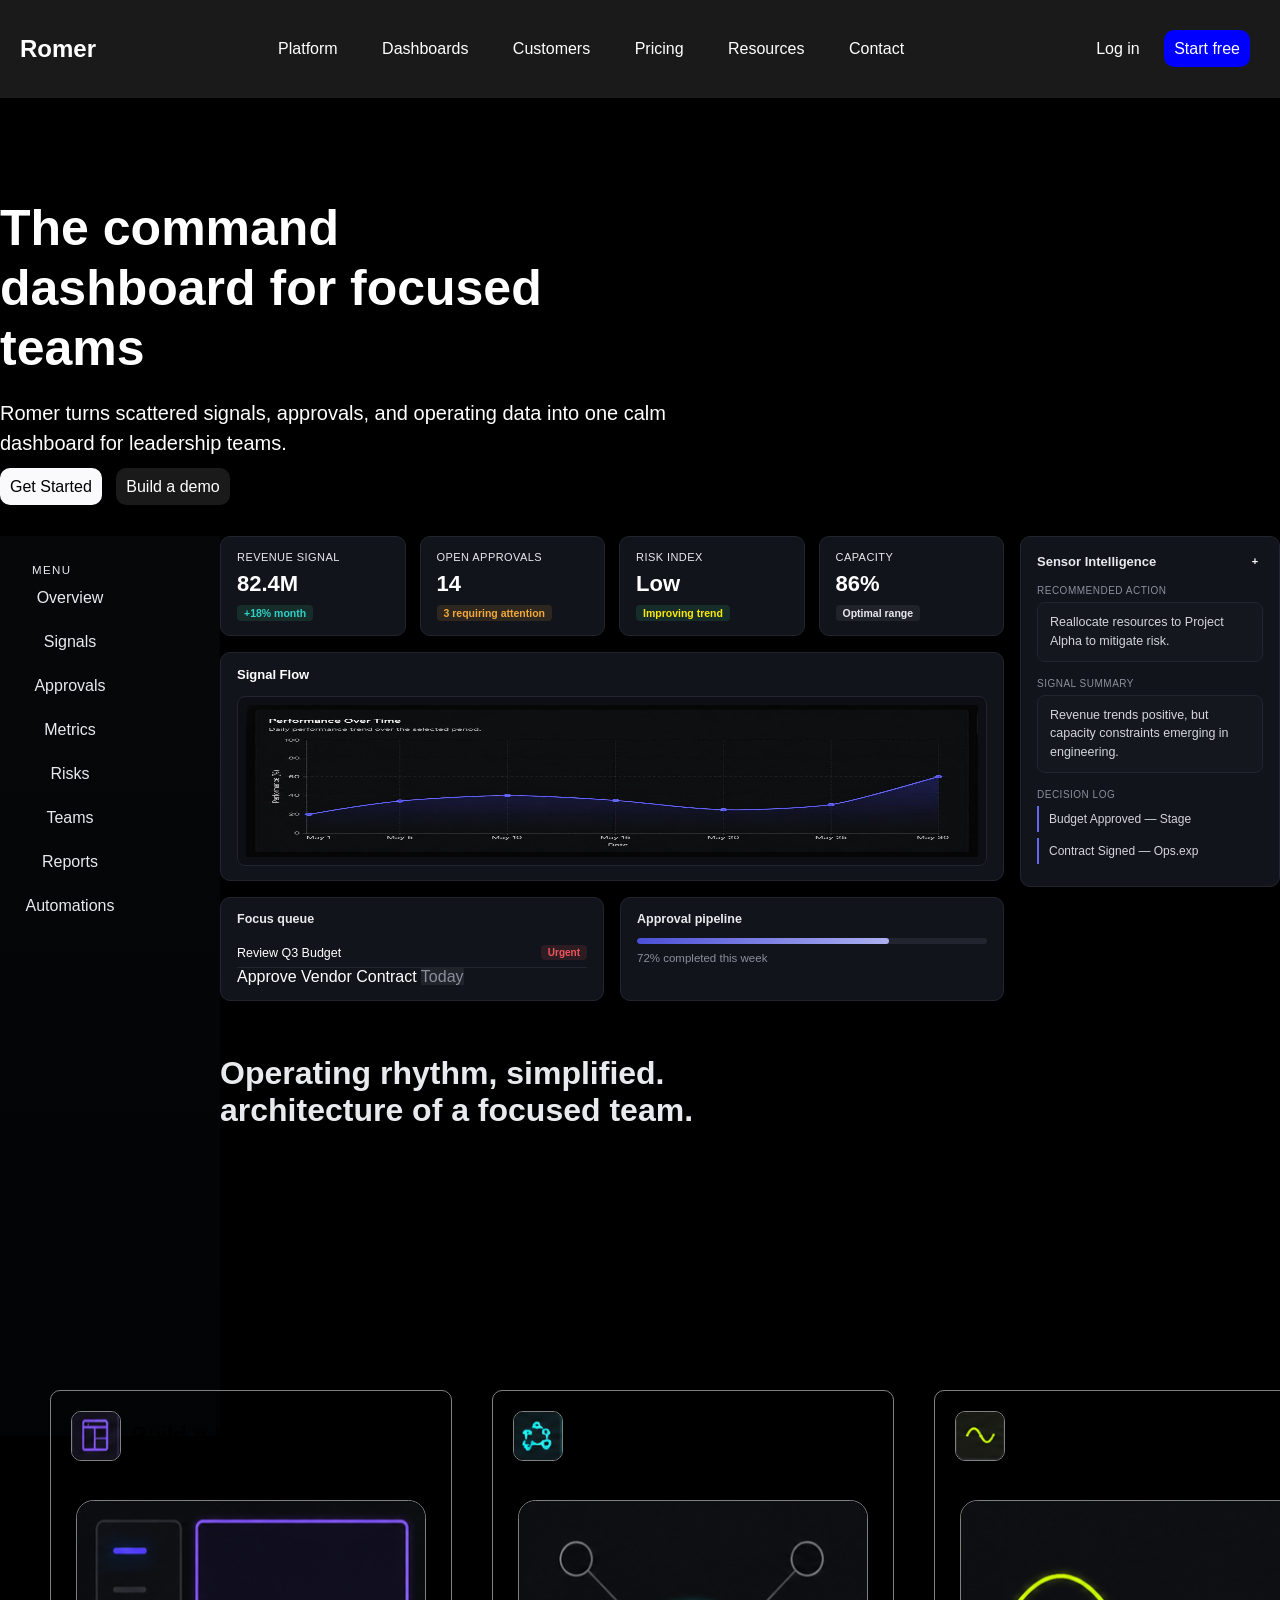
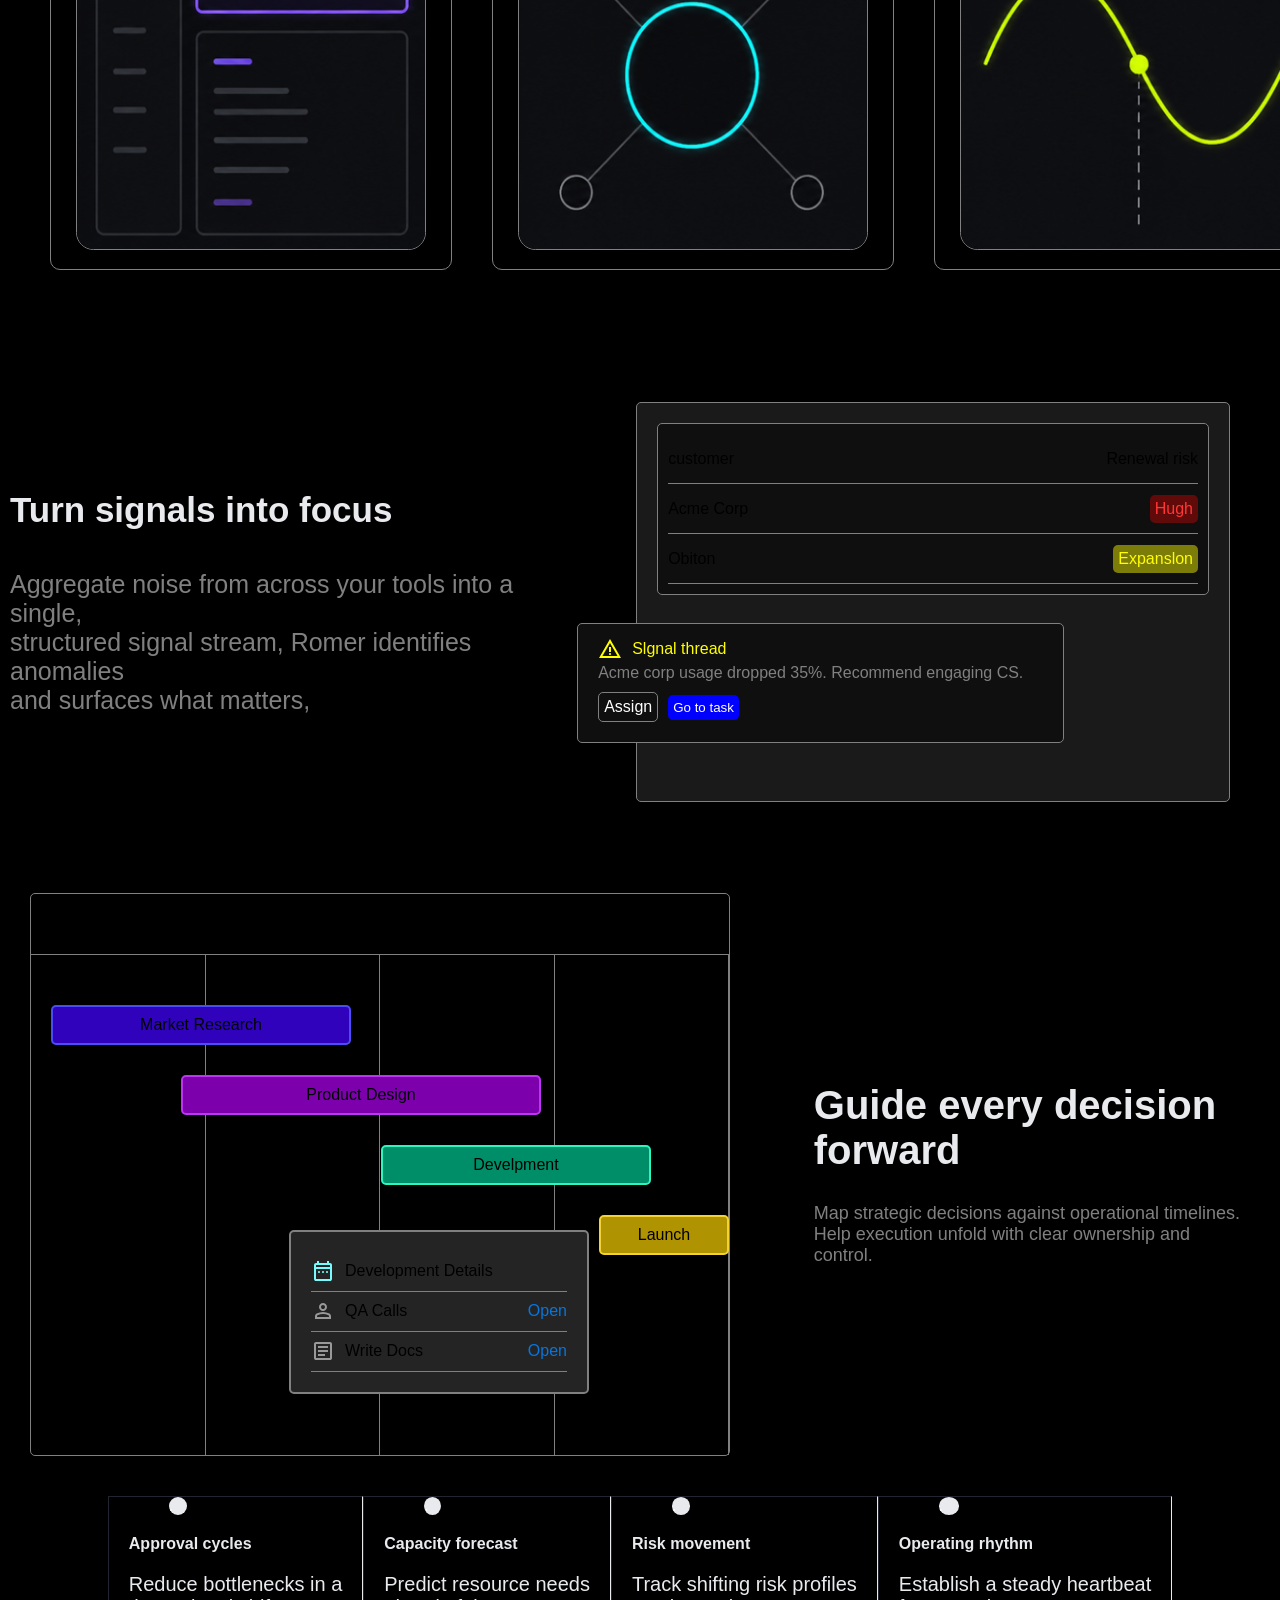
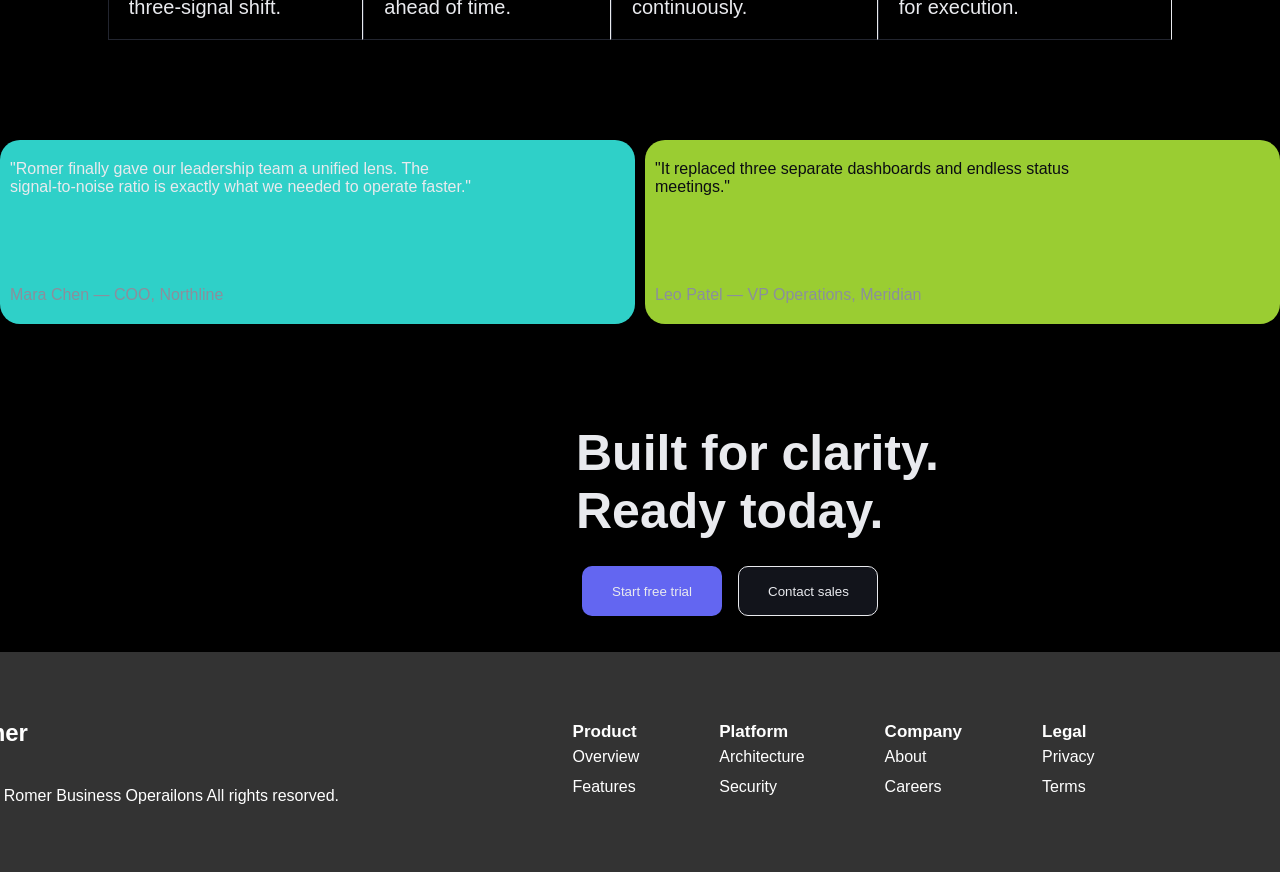
==== commit 67040a26: "project-finished" ====
--- a/index.html
+++ b/index.html
@@ -87,7 +87,7 @@
         <div class="card panel">
           <div class="title">Signal Flow</div>
           <div class="box-3">
-             <img src="/img/WhatsApp Image 2026-08-23 at 22.40.05.jpeg" alt="">
+             <img src="/image/img/WhatsApp Image 2026-08-23 at 22.40.05.jpeg" alt="">
           </div>
         </div>
         <!-- ===end panel=== -->
@@ -137,7 +137,46 @@
     </div>
   </div>
   </div>
-   /* ===end pen-panle=== */
+   <!-- /* ===end pen-panle=== */ -->
+
+   <!-- ===start section-three=== -->
+     <section class="section-three wrapper" >
+            <div class="three-col-1">
+                <div class="three-content">
+                    <div class="three-col-1">
+                        <img src="/image/three-icon-1.png" alt="#">
+                        <p>Build a better dashboard</p>
+                    </div>
+                    <div class="three-col-2">
+                        <img src="/image/three-1.png" alt="#">
+                    </div>
+                </div>
+            </div>
+            <div class="three-col-1">
+                <div class="three-content">
+                    <div class="three-col-1">
+                        <img src="/image/three-icon-2.png" alt="#">
+                        <p>Build better integrations</p>
+                    </div>
+                    <div class="three-col-2">
+                        <img src="/image/three-2.png" alt="#">
+                    </div>
+                </div>
+            </div>
+            <div class="three-col-1">
+                <div class="three-content">
+                    <div class="three-col-1">
+                        <img src="/image/three-icon-3.png" alt="#">
+                        <p>Make better decisions</p>
+                    </div>
+                    <div class="three-col-2">
+                        <img src="/image/three-3.png" alt="#">
+                    </div>
+                </div>
+            </div>
+        </section>
+
+           <!-- ===end section-three=== -->
 
   <!-- ===start section-four=== -->
 <section class="section-four wrapper">
@@ -183,7 +222,7 @@
 
           <!-- ===start section-five=== -->
 
-          <section class="section-five">
+          <section class="section-five wrapper">
             <div class="five-col-1">
                 <div class="five-row-1">
                     <h4><b>Aug</b></h4>
@@ -231,7 +270,7 @@
 
 
            <!-- ===start wrap === -->
-        <section class="wrap stat-strip">
+        <section class="wrap stat-strip wrapper">
             <div class="ss-item on">
               <div class="ss-dot">.</div>
               <h4>Approval cycles</h4>
@@ -285,7 +324,7 @@
 </main>
    
 
-         <!-- ===start footer=== -->
+     <!-- ===start footer=== -->
      <footer class="wrapper">
         <div class="row">
         <div class="color-1">
@@ -314,7 +353,6 @@
         </div>
         </div>
      </footer>
-              <!-- ===end footer=== -->
 
 </body>
 </html>
--- a/style.css
+++ b/style.css
@@ -71,34 +71,38 @@
 
 /* ===start footer=== */
 footer{
-    background-color: #1a1a1a;
+    background-color: #333;
     padding: 30px;
     list-style: none;
-    margin-top:100px;
+    margin-top: 30px;
 }
 .color li a{
     color: #fff;
     text-decoration: none;
     line-height: 30px;
-    margin: 70px;
 }
 .color-1 p{
     margin-top: 40px;
     color: #fff;
+    margin-left: -50%;
+
 }
 .color-1 h2 {
+    margin-left: -50%;
     color: #fff;
 }
 .color h1{
     font-size: 17px;
     color: #fff;
 }
+.color{
+    margin: 40px;
+}
 .row{
     display: flex;
-    align-items:center;
+    align-items: center;
     justify-content:space-between;
 }
-/* ===end footer=== */
   /* ===start hero=== */
 
 .hero-content{
@@ -335,7 +339,6 @@
   /* ===start pen-panle=== */
 .pen-panel{
     width: 260px;
-    flex-shrink:0;
     background: var(--panel);
     border:1px solid var(--border);
     border-radius:10px;
@@ -392,12 +395,69 @@
     margin-top: 20px;
 }
  /* ===end pen-panle=== */
+  
+ /* ===start section-three=== */
+
+ .section-three {
+    display:flex;
+    justify-content: space-between;
+    align-items: center;
+    width: 100%;
+    height: 100vh;
+    padding: 30px;
+    margin-top: -20%;
+}
+.section-three .three-content {
+    width: 100%;
+    height: 480px;
+    max-width: 470px;
+    border: 1px solid gray;
+    border-radius: 10px;
+    display: flex;
+    justify-content: center;
+    align-items: start;
+    flex-direction: column;
+}
+.section-three .three-col-1 {
+    display: flex;
+    justify-content: start;
+    align-items: center;
+    gap: 10px;
+    margin: 20px;
+}
+.section-three .three-col-1 img {
+    width: 50px;
+    height: 50px;
+    border-radius: 20%;
+    border: 1px solid gray;
+}
+.section-three .three-col-1 p {
+    font-size: 25px;
+    margin: 0;
+}
+.section-three .three-col-2 img {
+    width: 350px;
+    height: 350px;
+    border-radius: 5%;
+}
+.section-three .three-col-2 {
+    width: 400px;
+    height: 400px;
+    display: flex;
+    justify-content: center;
+    align-items: center;
+    border-radius: 5px;
+}
+
+ /* ===end section-three=== */
+
  
 /* start section four */
 .section-four {
     display: flex;
     justify-content: space-between;
     align-items: center;
+     margin-top: -10%;
 
 }
 .section-four h1 {
@@ -499,7 +559,7 @@
     justify-content: space-between;
     align-items: center;
     height: 100vh;
-    margin-top: 200px;
+    margin-top: -10%;
     
 }
 .five-col-2 h1{
@@ -639,7 +699,8 @@
     display: flex;
     align-items: center;
     justify-content: center;
-    margin-top: 100px;
+    margin-top: -10%;
+
 }
 .ss-dot{
     background-color: var(--text);
@@ -714,21 +775,20 @@
  /* ===start wrap-4=== */
 .wrap-4{
     margin-top: 100px;
-    margin-left: 40%;
+    margin-left: 45%;
 
 }
 .wrap-4 h2{
     color:var(--text);
-    font-size: 30px;
+    font-size: 50px;
     margin-bottom: 20px;
 }
-.wrap-4 button{
-}
+
 .btn{
     background-color: var(--accent);
     border-radius: 10px;
-    width: 90px;
-    height: 30px;
+    width: 140px;
+    height: 50px;
     border: #000000;
     color: var(--text);
     margin: 6px;
